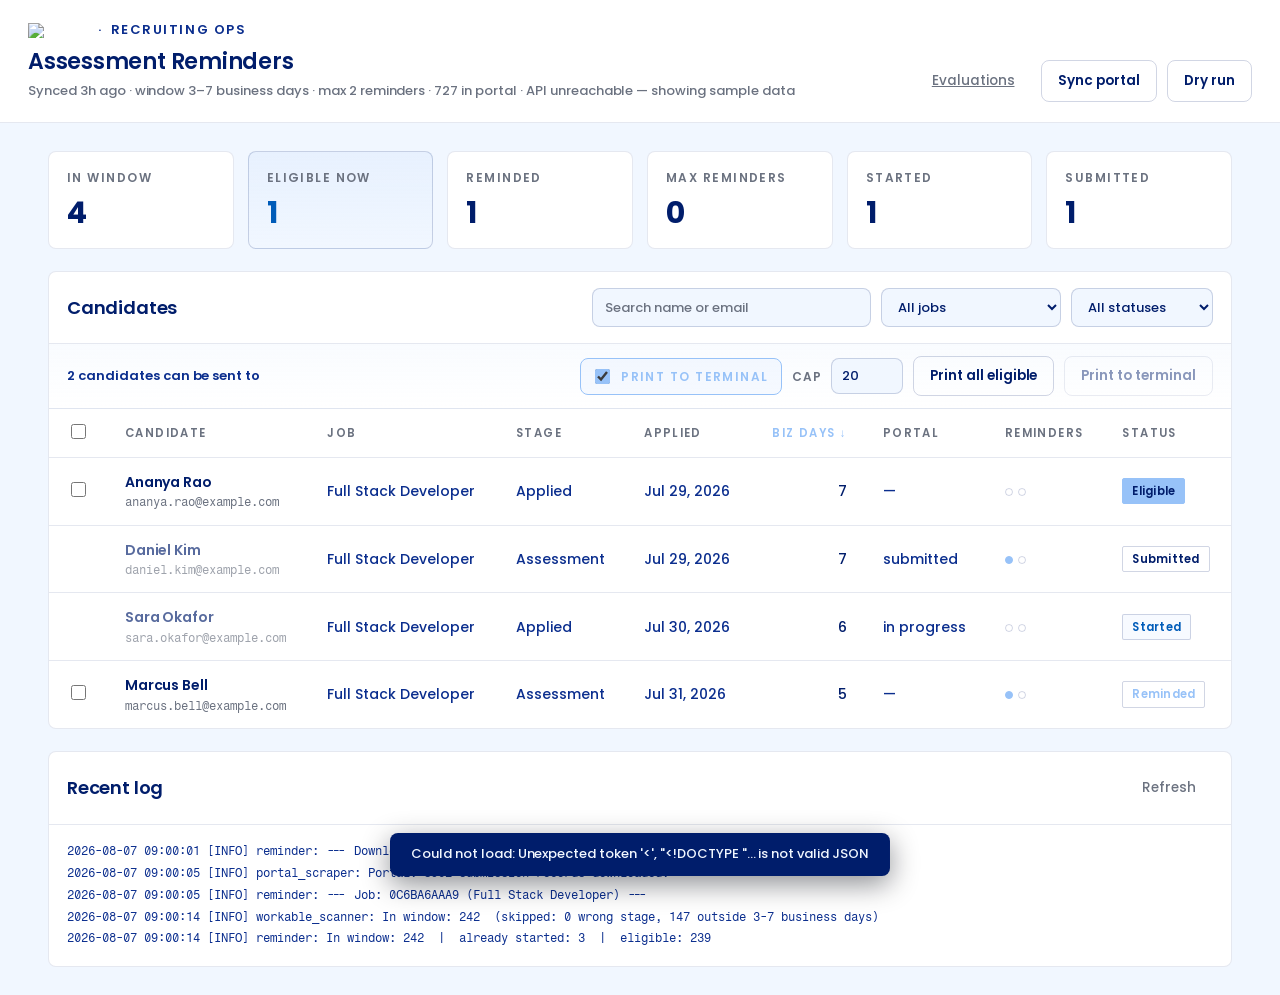
==== frontend/index.html @ 73b60a4b "Initial commit Co-Authored-By: Claude Opus 5 (1M context) <noreply@anthropic.com>" ====
<!DOCTYPE html>
<html lang="en">
<head>
  <meta charset="utf-8">
  <meta name="viewport" content="width=device-width, initial-scale=1">
  <title>Assessment Reminders</title>
  <link rel="preconnect" href="https://fonts.googleapis.com">
  <link rel="preconnect" href="https://fonts.gstatic.com" crossorigin>
  <link href="https://fonts.googleapis.com/css2?family=Poppins:wght@400;500;600;700&family=Fragment+Mono&display=swap" rel="stylesheet">
  <link rel="stylesheet" href="styles.css">
  <link rel="stylesheet" href="auth.css">
</head>
<body>

<header class="topbar">
  <div class="topbar-left">
    <p class="eyebrow brand">
      <picture class="brand-logo">
        <source srcset="/assets/ajaia-logo.png" media="(prefers-color-scheme: light)">
        <img src="/assets/ajaia-logo-white.png" alt="Ajaia" width="62" height="15">
      </picture>
      <span>Recruiting Ops</span>
    </p>
    <h1>Assessment Reminders</h1>
    <p class="subtitle" id="runMeta">Loading&hellip;</p>
  </div>
  <div class="topbar-actions">
    <a class="btn btn-ghost" href="/evaluations.html">Evaluations</a>
    <button class="btn" id="syncBtn"
            title="Re-scan the portal and Workable. Nothing scans on its own.">Sync portal</button>
    <button class="btn" data-mode="dry-run">Dry run</button>
  </div>
</header>

<main>

  <section class="stats" id="stats"></section>

  <section class="panel">
    <div class="panel-head">
      <h2>Candidates</h2>
      <div class="controls">
        <input type="search" id="search" placeholder="Search name or email" autocomplete="off">
        <select id="jobFilter"><option value="">All jobs</option></select>
        <select id="statusFilter">
          <option value="">All statuses</option>
          <option value="eligible">Eligible</option>
          <option value="reminded">Reminded</option>
          <option value="maxed">Max reminders</option>
          <option value="started">Started</option>
          <option value="submitted">Submitted</option>
        </select>
      </div>
    </div>

    <div class="sendbar">
      <span class="sendbar-count" id="selCount">No candidates selected</span>
      <div class="sendbar-actions">
        <label class="toggle" title="Print each email to the terminal running server.py instead of sending it">
          <input type="checkbox" id="testMode" checked>
          Print to terminal
        </label>
        <label class="limit-field">
          Cap
          <input type="number" id="limitInput" min="1" step="1" value="20"
                 title="Maximum emails to send in one run">
        </label>
        <button class="btn" id="sendAllBtn">All eligible</button>
        <button class="btn btn-primary" id="sendSelBtn" disabled>Send to selected</button>
      </div>
    </div>

    <div class="table-wrap">
      <table id="table">
        <thead>
          <tr>
            <th class="shrink"><input type="checkbox" id="selectAll" title="Select all eligible"></th>
            <th data-sort="name">Candidate</th>
            <th data-sort="job_title">Job</th>
            <th data-sort="stage">Stage</th>
            <th data-sort="applied_at">Applied</th>
            <th data-sort="business_days_elapsed" class="num">Biz days</th>
            <th data-sort="portal_status">Portal</th>
            <th data-sort="reminders_sent">Reminders</th>
            <th data-sort="status">Status</th>
          </tr>
        </thead>
        <tbody id="tbody"></tbody>
      </table>
      <p class="empty" id="empty" hidden>No candidates match these filters.</p>
    </div>
  </section>

  <section class="panel">
    <div class="panel-head">
      <h2>Recent log</h2>
      <button class="btn btn-ghost" id="refreshLog">Refresh</button>
    </div>
    <pre class="log" id="log">&mdash;</pre>
  </section>

</main>

<div class="toast" id="toast" hidden></div>

<!-- session.js first: it wraps window.fetch so every request below
     carries its CSRF token and knows where to go when the session
     has expired. -->
<script src="session.js"></script>
<script src="app.js"></script>
</body>
</html>
---- frontend/styles.css ----
/* ==========================================================================
   Assessment Reminders — styled with the Ajaia design system
   ========================================================================== */

:root {
  /* brand */
  --navy: #001d6b;
  --navy-2: #001244;
  --navy-3: #00091f;
  --navy-4: #00060f;
  --sky: #97c2f8;
  --sky-soft: #c4dcfb;
  --paper: #f1f7ff;
  --muted: #aebfe2;
  --muted-2: #8093c4;
  --ink-subtle: #6b7280;
  --ink-700: #0b2e8e;

  --accent-h: 210;
  --accent: hsl(var(--accent-h) 90% 70%);
  --accent-bright: hsl(var(--accent-h) 100% 78%);

  /* type */
  --font-sans: "Poppins", -apple-system, BlinkMacSystemFont, "Segoe UI", sans-serif;
  --font-mono: "Fragment Mono", "SF Mono", ui-monospace, Menlo, monospace;

  --fs-h3: 30px;
  --fs-h4: 22px;
  --fs-h5: 18px;
  --fs-body: 16px;
  --fs-body-sm: 14px;
  --fs-eyebrow: 13px;
  --fs-nav: 13.5px;

  --tr-h3: -0.02em;
  --tr-h4: -0.01em;
  --tr-body: -0.002em;
  --tr-eyebrow: 0.12em;
  --lh-body: 1.6;

  /* motion */
  --ease: cubic-bezier(.22, .61, .36, 1);
  --ease-out: cubic-bezier(.16, 1, .3, 1);
  --ds-ease: cubic-bezier(0.32, 0.72, 0, 1);
  --ds-dur: 180ms;

  /* geometry */
  --maxw: 1240px;
  --nav-h: 72px;
  --r: 8px;
  --r-sm: 2px;

  /* semantic — dark (default, matches ajaia.ai) */
  --bg: var(--navy-3);
  --bg-top: var(--navy-4);
  --surface: rgba(151, 194, 248, 0.035);
  --surface-hover: rgba(151, 194, 248, 0.06);
  --line: rgba(151, 194, 248, 0.14);
  --line-2: rgba(151, 194, 248, 0.26);
  --text: var(--paper);
  --text-dim: var(--muted);
  --text-faint: var(--muted-2);
  --glow: rgba(81, 166, 251, 0.8) 0 0 12px 2px;
  --inset-hi: inset 0 1px 0 0 rgba(255, 255, 255, 0.035);

  color-scheme: dark;  /* native selects + scrollbars follow the theme */
}

@media (prefers-color-scheme: light) {
  :root {
    --bg: var(--paper);
    --bg-top: #ffffff;
    --surface: #ffffff;
    --surface-hover: #f7faff;
    --line: rgba(0, 29, 107, 0.10);
    --line-2: rgba(0, 29, 107, 0.18);
    --text: var(--navy);
    --text-dim: #0b2e8e;
    --text-faint: var(--ink-subtle);
    --accent: var(--ink-700);
    --accent-bright: #005cb9;
    --glow: rgba(81, 166, 251, 0.45) 0 0 12px 2px;
    --inset-hi: none;

    color-scheme: light;
  }
}

* { box-sizing: border-box; }

body {
  margin: 0;
  background: var(--bg);
  color: var(--text);
  font-family: var(--font-sans);
  font-size: var(--fs-body-sm);
  font-weight: 500;
  line-height: var(--lh-body);
  letter-spacing: var(--tr-body);
  -webkit-font-smoothing: antialiased;
}

/* ---------- top bar ---------- */

.topbar {
  display: flex;
  align-items: flex-end;
  justify-content: space-between;
  gap: 24px;
  flex-wrap: wrap;
  min-height: var(--nav-h);
  padding: 20px 28px;
  background: var(--bg-top);
  border-bottom: 1px solid var(--line);
}

.eyebrow {
  margin: 0 0 6px;
  font-size: var(--fs-eyebrow);
  font-weight: 600;
  text-transform: uppercase;
  letter-spacing: var(--tr-eyebrow);
  color: var(--sky);
}
@media (prefers-color-scheme: light) { .eyebrow { color: var(--ink-700); } }

/* The wordmark stands in for the word "Ajaia" wherever the eyebrow carries it.
   Two files rather than one recoloured in CSS: the mark is flat navy on the
   light theme and knocked out to white on the dark one, and a filter that
   turns navy into white turns everything else into grey on the way. */
.eyebrow.brand {
  display: flex;
  align-items: center;
  gap: 8px;
}

.brand-logo,
.brand-logo img {
  display: block;
  width: auto;
  height: 15px;
}

/* The separator the text used to carry itself. On the element rather than in
   the markup so the logo and the label stay two things, not three. */
.eyebrow.brand > span::before {
  content: "\00B7";
  margin-right: 8px;
}

.topbar h1 {
  margin: 0;
  font-size: var(--fs-h4);
  font-weight: 600;
  letter-spacing: var(--tr-h4);
  line-height: 1.36;
}

.subtitle {
  margin: 4px 0 0;
  color: var(--text-faint);
  font-size: 13px;
}

.topbar-actions { display: flex; gap: 10px; }

main {
  max-width: var(--maxw);
  margin: 0 auto;
  padding: 28px;
  display: flex;
  flex-direction: column;
  gap: 22px;
}

/* ---------- buttons ---------- */

.btn {
  font-family: inherit;
  font-size: var(--fs-nav);
  font-weight: 600;
  letter-spacing: var(--tr-body);
  color: var(--text);
  background: transparent;
  border: 1px solid var(--line-2);
  border-radius: var(--r);
  padding: 9px 16px;
  cursor: pointer;
  transition: background var(--ds-dur) var(--ds-ease),
              border-color var(--ds-dur) var(--ds-ease),
              transform var(--ds-dur) var(--ds-ease),
              color var(--ds-dur) var(--ds-ease);
}
.btn:hover:not(:disabled) {
  background: var(--surface-hover);
  border-color: var(--sky);
}
.btn:active:not(:disabled) { transform: translateY(1px); }
.btn:disabled { opacity: .45; cursor: default; }

.btn-primary {
  color: var(--navy);
  background: var(--sky);
  border-color: var(--sky);
  box-shadow: var(--inset-hi);
}
.btn-primary:hover:not(:disabled) {
  background: var(--sky-soft);
  border-color: var(--sky-soft);
  color: var(--navy);
}

.btn-ghost {
  border-color: transparent;
  color: var(--text-faint);
  font-weight: 500;
}

.btn:focus-visible,
.controls input:focus-visible,
.controls select:focus-visible,
th:focus-visible {
  outline: none;
  box-shadow: var(--glow);
  border-color: var(--sky);
}

/* ---------- stats ---------- */

.stats {
  display: grid;
  grid-template-columns: repeat(auto-fit, minmax(150px, 1fr));
  gap: 14px;
}

.stat {
  background: var(--surface);
  border: 1px solid var(--line);
  border-radius: var(--r);
  padding: 16px 18px;
  box-shadow: var(--inset-hi);
}

.stat-label {
  color: var(--text-faint);
  font-size: 12px;
  font-weight: 600;
  text-transform: uppercase;
  letter-spacing: var(--tr-eyebrow);
}

.stat-value {
  margin-top: 8px;
  font-size: var(--fs-h3);
  font-weight: 700;
  line-height: 1.26;
  font-variant-numeric: tabular-nums;
  letter-spacing: var(--tr-h3);
}

.stat.is-accent {
  border-color: var(--line-2);
  background: linear-gradient(180deg, rgba(151, 194, 248, 0.10), transparent);
}
.stat.is-accent .stat-value { color: var(--accent-bright); }

/* ---------- panels ---------- */

.panel {
  background: var(--surface);
  border: 1px solid var(--line);
  border-radius: var(--r);
  overflow: hidden;
  box-shadow: var(--inset-hi);
}

.panel-head {
  display: flex;
  align-items: center;
  justify-content: space-between;
  gap: 16px;
  flex-wrap: wrap;
  padding: 16px 18px;
  border-bottom: 1px solid var(--line);
}

.panel-head h2 {
  margin: 0;
  font-size: var(--fs-h5);
  font-weight: 600;
  letter-spacing: var(--tr-h4);
}

.controls { display: flex; gap: 10px; flex-wrap: wrap; }

.controls input,
.controls select {
  font-family: inherit;
  font-size: 13px;
  font-weight: 500;
  color: var(--text);
  background: var(--bg);
  border: 1px solid var(--line-2);
  border-radius: var(--r);
  padding: 8px 12px;
  transition: border-color var(--ds-dur) var(--ds-ease);
}
.controls input::placeholder { color: var(--text-faint); }
.controls input { min-width: 220px; }
/* ...but not the checkboxes. The floor above is for the search and filter
 * boxes; applied to a tickbox it stretches the whole .toggle around it into a
 * 220px slab with the label marooned at the far end. */
.controls input[type="checkbox"],
.controls input[type="radio"] { min-width: 0; }
.controls select { cursor: pointer; }

/* ---------- send bar ---------- */

.sendbar {
  display: flex;
  align-items: center;
  justify-content: space-between;
  gap: 16px;
  flex-wrap: wrap;
  padding: 12px 18px;
  border-bottom: 1px solid var(--line);
  background: linear-gradient(180deg, rgba(151, 194, 248, 0.06), transparent);
}

.sendbar-count {
  font-size: 13px;
  font-weight: 600;
  color: var(--text-dim);
}

.sendbar-actions { display: flex; align-items: center; gap: 10px; }

.limit-field {
  display: inline-flex;
  align-items: center;
  gap: 8px;
  font-size: 12px;
  font-weight: 600;
  text-transform: uppercase;
  letter-spacing: var(--tr-eyebrow);
  color: var(--text-faint);
}

.limit-field input {
  width: 72px;
  font-family: inherit;
  font-size: 13px;
  font-weight: 500;
  letter-spacing: 0;
  text-transform: none;
  color: var(--text);
  background: var(--bg);
  border: 1px solid var(--line-2);
  border-radius: var(--r);
  padding: 7px 10px;
}

input[type="checkbox"] {
  width: 15px;
  height: 15px;
  accent-color: var(--sky);
  cursor: pointer;
}

.toggle {
  display: inline-flex;
  align-items: center;
  gap: 8px;
  padding: 7px 12px 7px 10px;
  border: 1px solid var(--line-2);
  border-radius: var(--r);
  font-size: 12px;
  font-weight: 600;
  text-transform: uppercase;
  letter-spacing: var(--tr-eyebrow);
  color: var(--text-faint);
  cursor: pointer;
  transition: color var(--ds-dur) var(--ds-ease),
              border-color var(--ds-dur) var(--ds-ease);
}
.toggle:has(input:checked) {
  color: var(--sky);
  border-color: var(--sky);
  background: rgba(151, 194, 248, 0.08);
}

/* ---------- table ---------- */

.table-wrap { overflow-x: auto; }

table { width: 100%; border-collapse: collapse; }

th {
  text-align: left;
  font-size: 11.5px;
  font-weight: 600;
  text-transform: uppercase;
  letter-spacing: var(--tr-eyebrow);
  color: var(--text-faint);
  padding: 12px 18px;
  border-bottom: 1px solid var(--line);
  white-space: nowrap;
  cursor: pointer;
  user-select: none;
  transition: color var(--ds-dur) var(--ds-ease);
}
th:hover { color: var(--sky); }
th.num { text-align: right; }
th.shrink { width: 1%; cursor: default; }
th.shrink:hover { color: var(--text-faint); }
th[aria-sort] { color: var(--sky); }
th[aria-sort]::after { content: " ↑"; }
th[aria-sort="descending"]::after { content: " ↓"; }

td {
  padding: 13px 18px;
  border-bottom: 1px solid var(--line);
  vertical-align: middle;
}
tbody tr:last-child td { border-bottom: 0; }
tbody tr { transition: background var(--ds-dur) var(--ds-ease); }
tbody tr:hover { background: var(--surface-hover); }

td.num { text-align: right; font-variant-numeric: tabular-nums; }
td.shrink { width: 1%; }

/* candidates who cannot be sent to (started, or out of reminders) */
.row-inert .cand-name,
.row-inert .cand-email { opacity: .65; }

.cand-name { font-weight: 600; letter-spacing: var(--tr-h4); }
.cand-email {
  color: var(--text-faint);
  font-family: var(--font-mono);
  font-size: 11.5px;
  letter-spacing: 0;
}
.dim { color: var(--text-dim); }
.nowrap { white-space: nowrap; }

.link {
  color: var(--accent-bright);
  text-decoration: none;
  font-size: 13px;
  font-weight: 600;
  white-space: nowrap;
  transition: color var(--ds-dur) var(--ds-ease);
}
.link:hover { color: var(--sky-soft); text-decoration: underline; }

/* ---------- badges ----------
   One loud badge: `eligible` is the only actionable state, so it is the only
   filled one. Everything else stays quiet and tonal. */

.badge {
  display: inline-block;
  padding: 3px 9px;
  border: 1px solid transparent;
  border-radius: var(--r-sm);
  font-size: 11.5px;
  font-weight: 600;
  letter-spacing: 0.02em;
  white-space: nowrap;
}

.badge-eligible {
  color: var(--navy);
  background: var(--sky);
  border-color: var(--sky);
}
.badge-reminded  { color: var(--sky); border-color: var(--line-2); }
.badge-started   { color: var(--accent-bright); border-color: var(--line-2);
                   background: rgba(151, 194, 248, 0.08); }
.badge-submitted { color: var(--text); border-color: var(--line-2); }
.badge-waiting   { color: var(--text-faint); background: var(--surface-hover); }
.badge-maxed     { color: var(--text-faint); border-style: dashed;
                   border-color: var(--line-2); }

/* reminder pips */
.pips { display: inline-flex; gap: 5px; align-items: center; }
.pip {
  width: 8px; height: 8px;
  border-radius: 50%;
  border: 1px solid var(--line-2);
}
.pip.on { background: var(--sky); border-color: var(--sky); }

/* ---------- log ---------- */

.log {
  margin: 0;
  padding: 16px 18px;
  max-height: 280px;
  overflow: auto;
  font-family: var(--font-mono);
  font-size: 11.5px;
  line-height: 1.9;
  letter-spacing: 0;
  color: var(--text-dim);
  white-space: pre-wrap;
  word-break: break-word;
}

.empty { padding: 40px 18px; text-align: center; color: var(--text-faint); }

/* ---------- toast ---------- */

.toast {
  position: fixed;
  bottom: 24px;
  left: 50%;
  transform: translateX(-50%);
  background: var(--navy);
  color: var(--paper);
  border: 1px solid var(--line-2);
  padding: 11px 20px;
  border-radius: var(--r);
  font-size: 13px;
  font-weight: 500;
  box-shadow: 0 8px 28px rgba(0, 6, 15, .45);
  z-index: 60;
  /* Capped and wrapped. Without this a long message -- which is exactly what a
   * failed send produces -- runs off both edges of a phone screen, losing the
   * half that says what to do about it. */
  max-width: min(600px, calc(100vw - 32px));
  line-height: 1.45;
  overflow-wrap: anywhere;
  animation: rise .4s var(--ease-out);
}

@keyframes rise {
  from { opacity: 0; transform: translate(-50%, 8px); }
  to   { opacity: 1; transform: translate(-50%, 0); }
}

@media (max-width: 640px) {
  .topbar { flex-direction: column; align-items: stretch; }
  main { padding: 20px 16px; }
  .controls input { min-width: 0; flex: 1; }
}

@media (prefers-reduced-motion: reduce) {
  * { animation: none !important; transition: none !important; }
}

/* ==========================================================================
 * Dialogs and the interview composer
 *
 * HERE RATHER THAN IN review.css BECAUSE TWO PAGES DRAW THEM NOW. The
 * composer is the manager's way into the interview stage, and a manager
 * reaches it either from the token'd review page or from their dashboard
 * account. invite.js renders the same markup into both, so the rules it needs
 * have to live in the stylesheet both of them load.
 * ======================================================================== */

/* --- dialog chrome ---------------------------------------------------- */

/* THE [hidden] TRAP, GUARDED WHERE THE DISPLAY IS SET.
 *
 * `hidden` hides an element through the user-agent rule `[hidden] { display:
 * none }`, which sits at the very bottom of the cascade. Any rule of ours that
 * sets `display` on the same element outranks it, and the element stays on
 * screen with its attribute cheerfully set -- so JS that "hides" it does
 * nothing and there is no error anywhere to say so.
 *
 * review.css answers this with a blanket `[hidden] { display: none !important }`,
 * and that is why the composer behaved on the review page. The dashboard never
 * loaded review.css: it guards case by case (.view[hidden], .viewtab[hidden],
 * .mgr-form[hidden]), so the moment these rules moved here the composer, its
 * suggested-time row and its resend checkbox were all permanently visible on
 * that page -- a dialog nobody had opened, with nothing in it.
 *
 * Guarded here rather than by copying the blanket rule, so this stylesheet
 * cannot change the behaviour of anything on either page that it does not
 * already style. */
.modal[hidden],
.field[hidden],
.toggle[hidden] { display: none; }

.modal { position: fixed; inset: 0; z-index: 80; display: grid; place-items: center; }
.modal-scrim { position: absolute; inset: 0; background: rgba(0, 8, 32, .62); }

.modal-box {
  position: relative;
  width: min(520px, calc(100vw - 32px));
  max-height: calc(100vh - 32px);
  overflow-y: auto;
  padding: 24px;
  background: var(--bg);
  border: 1px solid var(--line-2);
  border-radius: var(--r);
  box-shadow: 0 24px 60px rgba(0, 8, 32, .45);
}
.modal-box h2 { margin: 0 0 8px; font-size: var(--fs-h5); }
.modal-box > p { margin: 0 0 18px; color: var(--text-dim); line-height: var(--lh-body); }

.field {
  display: flex;
  flex-direction: column;
  gap: 6px;
  margin: 0 0 6px;
  font-size: 11px;
  font-weight: 600;
  text-transform: uppercase;
  letter-spacing: var(--tr-eyebrow);
  color: var(--text-faint);
}
.field input,
.field textarea {
  font-family: inherit;
  font-size: 13px;
  font-weight: 500;
  text-transform: none;
  letter-spacing: 0;
  color: var(--text);
  background: var(--surface);
  border: 1px solid var(--line-2);
  border-radius: var(--r);
  padding: 9px 11px;
}
.field textarea { resize: vertical; }
.field input:focus-visible,
.field textarea:focus-visible { outline: none; border-color: var(--sky); }

.opt { font-weight: 400; text-transform: none; letter-spacing: 0; opacity: .7; }

.modal-actions {
  display: flex;
  justify-content: flex-end;
  gap: 10px;
  margin-top: 20px;
}

/* --- the composer ------------------------------------------------------ */

.modal-wide { width: min(1080px, calc(100vw - 32px)); }

/* Writing on the left, what the candidate receives on the right. Side by side
 * rather than behind a Preview button: the whole point of letting a manager
 * rewrite this is that they can see what they did to it. */
.compose-grid {
  display: grid;
  grid-template-columns: minmax(0, 1fr) minmax(0, 1fr);
  gap: 20px;
  align-items: start;
}
.compose-edit { display: flex; flex-direction: column; min-width: 0; }
.compose-edit .field { margin-bottom: 14px; }
.compose-edit textarea { line-height: var(--lh-body); }
.compose-edit p { margin: 0 0 10px; }

.chips-line { display: flex; align-items: baseline; flex-wrap: wrap; gap: 8px; }
.chips { display: inline-flex; flex-wrap: wrap; gap: 6px; }

/* Click to drop the token in at the cursor. Monospace because it is literal
 * text that has to be typed exactly, and a proportional {first_name} invites
 * somebody to retype it as {First Name}. */
.chip {
  font-family: var(--font-mono);
  font-size: 11.5px;
  color: var(--sky);
  background: var(--surface);
  border: 1px solid var(--line-2);
  border-radius: var(--r);
  padding: 3px 8px;
  cursor: pointer;
}
.chip:hover { border-color: var(--sky); background: var(--surface-hover); }

/* What the manager cannot edit away, said where they are editing. */
.locked-note {
  padding: 10px 12px;
  background: var(--surface);
  border-left: 3px solid var(--line-2);
  border-radius: 0 var(--r) var(--r) 0;
  word-break: break-word;
}

.compose-preview {
  display: flex;
  flex-direction: column;
  min-width: 0;
  border: 1px solid var(--line-2);
  border-radius: var(--r);
  overflow: hidden;
}
.preview-head {
  display: flex;
  align-items: baseline;
  justify-content: space-between;
  gap: 10px;
  padding: 9px 12px;
  background: var(--surface);
  border-bottom: 1px solid var(--line-2);
}

/* White, always. This is a picture of an email, and an email is not rendered
 * in the dark palette this page happens to be wearing. */
#previewFrame {
  width: 100%;
  height: 520px;
  border: 0;
  background: #ffffff;
}

.resend { margin-top: 16px; text-transform: none; letter-spacing: 0; font-size: 13px; }

@media (max-width: 900px) {
  /* The preview goes under the editor rather than beside it, and shortens:
   * on a phone the manager is writing, and the render is something they
   * scroll down to check rather than watch. */
  .compose-grid { grid-template-columns: minmax(0, 1fr); }
  #previewFrame { height: 360px; }
}
---- frontend/auth.css ----
/* ==========================================================================
   Sign-in, and the account chip the dashboards carry in their header.

   Everything here rides on the tokens in styles.css -- same navy, same
   Poppins, same 8px radius -- so the login screen reads as the front door of
   this dashboard rather than a generic form somebody bolted on.
   ========================================================================== */

/* --- the sign-in page ----------------------------------------------------- */

.auth-body {
  min-height: 100vh;
  display: grid;
  place-items: center;
  padding: 32px 20px;
}

.auth-shell {
  width: 100%;
  max-width: 420px;
}

.auth-card {
  background: var(--surface);
  border: 1px solid var(--line);
  border-radius: var(--r);
  padding: 32px 30px 26px;
}

.auth-card h1 {
  font-size: var(--fs-h4);
  letter-spacing: var(--tr-h4);
  margin: 6px 0 8px;
}

.auth-lede {
  font-size: var(--fs-body-sm);
  color: var(--text-dim);
  line-height: var(--lh-body);
  margin: 0 0 22px;
}

.auth-field {
  display: block;
  margin-bottom: 16px;
}

.auth-field > span {
  display: block;
  font-size: var(--fs-body-sm);
  font-weight: 500;
  margin-bottom: 6px;
}

.auth-field input {
  width: 100%;
  box-sizing: border-box;
  padding: 10px 12px;
  font-family: var(--font-sans);
  font-size: var(--fs-body-sm);
  color: var(--text);
  background: var(--bg-top);
  border: 1px solid var(--line);
  border-radius: var(--r-sm);
}

.auth-field input:focus-visible {
  outline: 2px solid var(--accent);
  outline-offset: 1px;
}

.auth-hint {
  display: block;
  margin-top: 6px;
  font-size: 12.5px;
  color: var(--text-faint);
}

.auth-submit {
  width: 100%;
  margin-top: 6px;
  justify-content: center;
}

/* A failed sign-in is not a red banner across the top of the page -- it is one
   line above the button that failed, where the person is already looking. */
.auth-error {
  margin: 0 0 14px;
  padding: 9px 11px;
  font-size: var(--fs-body-sm);
  line-height: 1.45;
  color: #ffd9d9;
  background: rgba(220, 60, 60, 0.12);
  border: 1px solid rgba(220, 60, 60, 0.35);
  border-radius: var(--r-sm);
}

.auth-foot {
  margin: 20px 0 0;
  padding-top: 16px;
  border-top: 1px solid var(--line);
  font-size: 13px;
  color: var(--text-faint);
  line-height: 1.5;
}

.linkbtn {
  padding: 0;
  font: inherit;
  color: var(--sky);
  background: none;
  border: 0;
  cursor: pointer;
  text-decoration: underline;
}

.linkbtn:hover { color: var(--sky-soft); }

/* --- the account chip, on every dashboard header -------------------------- */

.account {
  position: relative;
  display: flex;
  align-items: center;
}

.account-btn {
  display: inline-flex;
  align-items: center;
  gap: 8px;
  padding: 7px 11px;
  font-family: var(--font-sans);
  font-size: var(--fs-nav);
  color: var(--text);
  background: var(--surface);
  border: 1px solid var(--line);
  border-radius: var(--r-sm);
  cursor: pointer;
}

.account-btn:hover { background: var(--surface-hover); }

.account-initials {
  display: grid;
  place-items: center;
  width: 22px;
  height: 22px;
  font-size: 11px;
  font-weight: 600;
  letter-spacing: .02em;
  color: var(--navy-3);
  background: var(--sky);
  border-radius: 50%;
}

/* Which kind of account this is, said on the chip rather than only in the
   menu. "You are seeing 2 of 26 roles because you are a hiring manager" is
   the answer to the only confusing thing about this page, and it should not
   need a click. */
.account-role {
  font-size: 11px;
  letter-spacing: var(--tr-eyebrow);
  text-transform: uppercase;
  color: var(--text-faint);
}

.account-menu {
  position: absolute;
  top: calc(100% + 8px);
  right: 0;
  z-index: 40;
  min-width: 260px;
  padding: 14px 15px 12px;
  text-align: left;
  background: var(--bg-top);
  border: 1px solid var(--line-2);
  border-radius: var(--r);
  box-shadow: 0 18px 40px rgba(0, 6, 15, .55);
}

.account-menu p { margin: 0 0 4px; }

.account-menu .account-email {
  font-size: var(--fs-body-sm);
  font-weight: 600;
  word-break: break-all;
}

.account-menu .account-scope {
  font-size: 12.5px;
  color: var(--text-dim);
  line-height: 1.5;
  margin-bottom: 12px;
}

.account-menu .account-actions {
  display: flex;
  gap: 8px;
  padding-top: 11px;
  border-top: 1px solid var(--line);
}

.account-menu .btn { flex: 1; justify-content: center; }

/* --- the accounts panel, on the evaluations page -------------------------- */

.users-table { width: 100%; border-collapse: collapse; }

.users-table th,
.users-table td {
  padding: 9px 10px;
  text-align: left;
  font-size: var(--fs-body-sm);
  border-bottom: 1px solid var(--line);
  vertical-align: top;
}

.users-table th {
  font-size: var(--fs-eyebrow);
  letter-spacing: var(--tr-eyebrow);
  text-transform: uppercase;
  color: var(--text-faint);
  font-weight: 500;
}

.users-table .user-email { font-weight: 600; }

.users-table .user-roles {
  color: var(--text-dim);
  line-height: 1.5;
}

.user-actions { display: flex; gap: 6px; flex-wrap: wrap; }
.user-actions .btn { padding: 5px 9px; font-size: 12.5px; }

/* A generated password is on screen exactly once. It gets the loudest
   treatment on the page, and says so in words -- a value that is quietly
   unrecoverable is one somebody closes the toast on. */
.secret {
  margin: 14px 0 0;
  padding: 13px 14px;
  background: rgba(151, 194, 248, .07);
  border: 1px solid var(--line-2);
  border-radius: var(--r-sm);
}

.secret code {
  display: block;
  margin: 7px 0;
  padding: 9px 11px;
  font-family: var(--font-mono);
  font-size: 15px;
  color: var(--accent-bright);
  background: var(--navy-4);
  border-radius: var(--r-sm);
  word-break: break-all;
  user-select: all;
}

.secret small { color: var(--text-faint); font-size: 12.5px; line-height: 1.5; }

.new-user-form {
  display: flex;
  gap: 10px;
  flex-wrap: wrap;
  align-items: flex-end;
  margin-bottom: 18px;
}

.new-user-form label {
  display: flex;
  flex-direction: column;
  gap: 5px;
  font-size: 12.5px;
  color: var(--text-dim);
}

.new-user-form input,
.new-user-form select {
  padding: 8px 10px;
  font-family: var(--font-sans);
  font-size: var(--fs-body-sm);
  color: var(--text);
  background: var(--bg-top);
  border: 1px solid var(--line);
  border-radius: var(--r-sm);
}

.new-user-form input { min-width: 200px; }

@media (max-width: 620px) {
  .auth-card { padding: 26px 20px 20px; }
  .account-menu { right: -8px; min-width: 240px; }
}

/* --- the roles an account is on, in the accounts table -------------------- */

.role-chips {
  display: flex;
  flex-wrap: wrap;
  gap: 6px;
  margin: 4px 0 8px;
}

.role-chips:empty { margin: 0; }

.role-chip {
  display: inline-flex;
  align-items: center;
  gap: 6px;
  padding: 4px 6px 4px 9px;
  font-size: 12.5px;
  color: var(--text);
  background: var(--surface-hover);
  border: 1px solid var(--line);
  border-radius: var(--r-sm);
}

.role-chip button {
  padding: 0 2px;
  font: inherit;
  font-size: 14px;
  line-height: 1;
  color: var(--text-faint);
  background: none;
  border: 0;
  cursor: pointer;
}

.role-chip button:hover { color: var(--accent-bright); }

.role-add {
  max-width: 240px;
  padding: 6px 8px;
  font-family: var(--font-sans);
  font-size: 12.5px;
  color: var(--text);
  background: var(--bg-top);
  border: 1px solid var(--line);
  border-radius: var(--r-sm);
  cursor: pointer;
}

.role-add:disabled { opacity: .45; cursor: default; }
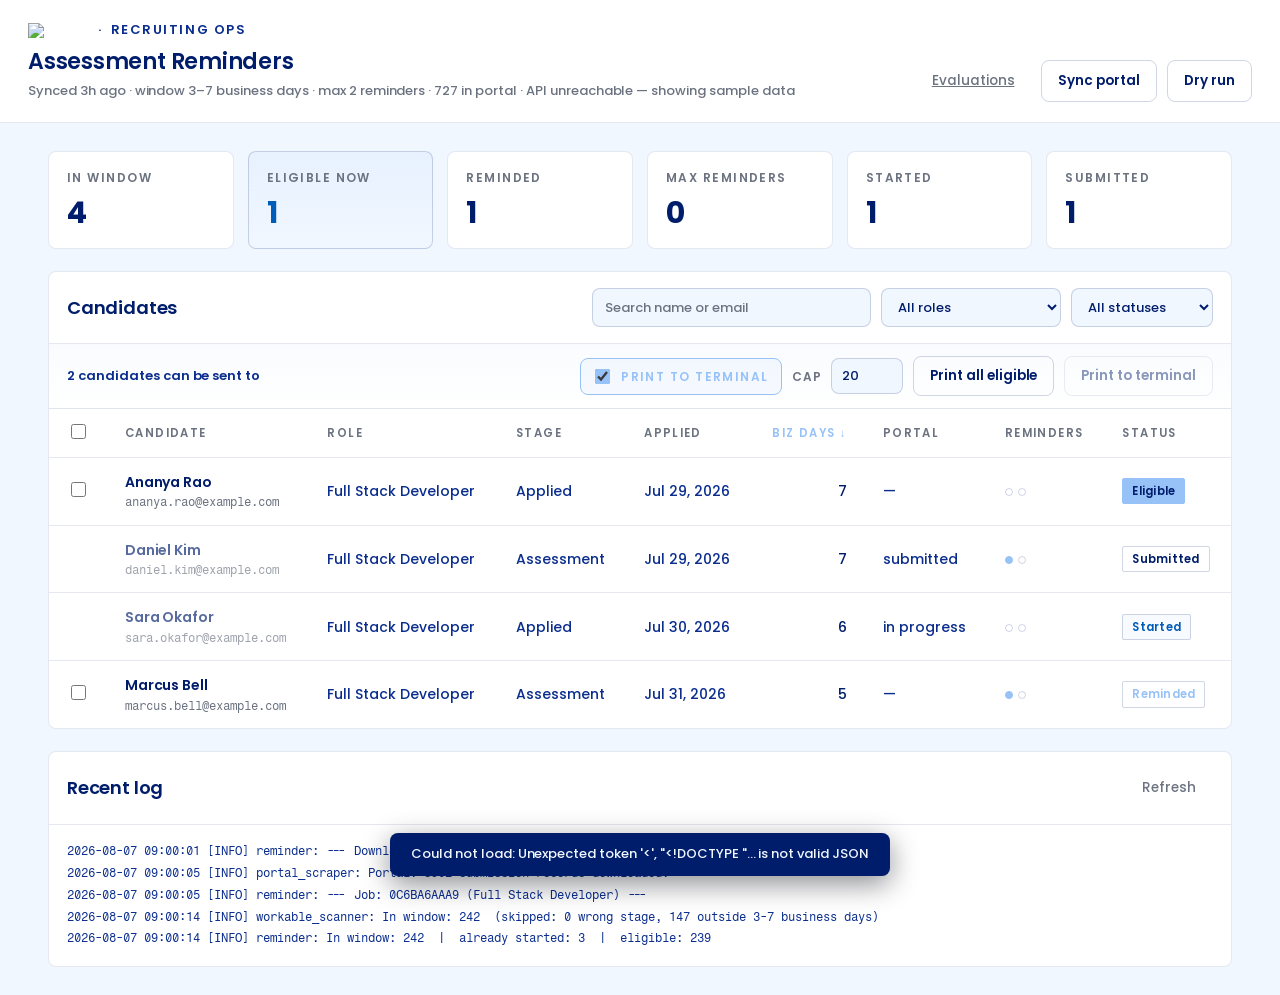
==== commit e429f96d: "Filter the reminder dashboard by the candidate dashboard's roles The job filter listed every Workabl" ====
--- a/frontend/index.html
+++ b/frontend/index.html
@@ -4,6 +4,12 @@
   <meta charset="utf-8">
   <meta name="viewport" content="width=device-width, initial-scale=1">
   <title>Assessment Reminders</title>
+  <!-- The tab icon. The square Ajaia mark, cut from the wordmark in
+       assets/ajaia-logo.png so the two can never drift apart, on the
+       brand navy: a white-on-transparent mark would vanish into a
+       light tab strip, which is where this is actually read. -->
+  <link rel="icon" type="image/png" href="/assets/ajaia-mark.png">
+  <link rel="apple-touch-icon" href="/assets/ajaia-mark.png">
   <link rel="preconnect" href="https://fonts.googleapis.com">
   <link rel="preconnect" href="https://fonts.gstatic.com" crossorigin>
   <link href="https://fonts.googleapis.com/css2?family=Poppins:wght@400;500;600;700&family=Fragment+Mono&display=swap" rel="stylesheet">
@@ -41,7 +47,7 @@
       <h2>Candidates</h2>
       <div class="controls">
         <input type="search" id="search" placeholder="Search name or email" autocomplete="off">
-        <select id="jobFilter"><option value="">All jobs</option></select>
+        <select id="jobFilter"><option value="">All roles</option></select>
         <select id="statusFilter">
           <option value="">All statuses</option>
           <option value="eligible">Eligible</option>
@@ -56,7 +62,7 @@
     <div class="sendbar">
       <span class="sendbar-count" id="selCount">No candidates selected</span>
       <div class="sendbar-actions">
-        <label class="toggle" title="Print each email to the terminal running server.py instead of sending it">
+        <label class="toggle" title="Print each email to the terminal running manage.py serve instead of sending it">
           <input type="checkbox" id="testMode" checked>
           Print to terminal
         </label>
@@ -76,7 +82,7 @@
           <tr>
             <th class="shrink"><input type="checkbox" id="selectAll" title="Select all eligible"></th>
             <th data-sort="name">Candidate</th>
-            <th data-sort="job_title">Job</th>
+            <th data-sort="role_title">Role</th>
             <th data-sort="stage">Stage</th>
             <th data-sort="applied_at">Applied</th>
             <th data-sort="business_days_elapsed" class="num">Biz days</th>
--- a/frontend/styles.css
+++ b/frontend/styles.css
@@ -580,6 +580,7 @@
  * already style. */
 .modal[hidden],
 .field[hidden],
+.sendbar[hidden],
 .toggle[hidden] { display: none; }
 
 .modal { position: fixed; inset: 0; z-index: 80; display: grid; place-items: center; }
@@ -700,8 +701,12 @@
 }
 
 /* White, always. This is a picture of an email, and an email is not rendered
- * in the dark palette this page happens to be wearing. */
-#previewFrame {
+ * in the dark palette this page happens to be wearing.
+ *
+ * A class rather than #previewFrame, because there are two composers on the
+ * dashboard now -- the invitation and the rejection -- and an id can only
+ * dress one of them. */
+.preview-frame {
   width: 100%;
   height: 520px;
   border: 0;
@@ -715,5 +720,5 @@
    * on a phone the manager is writing, and the render is something they
    * scroll down to check rather than watch. */
   .compose-grid { grid-template-columns: minmax(0, 1fr); }
-  #previewFrame { height: 360px; }
-}
+  .preview-frame { height: 360px; }
+}
--- a/frontend/auth.css
+++ b/frontend/auth.css
@@ -45,7 +45,8 @@
   margin-bottom: 16px;
 }
 
-.auth-field > span {
+.auth-field > span,
+.auth-field > label {
   display: block;
   font-size: var(--fs-body-sm);
   font-weight: 500;
@@ -65,6 +66,39 @@
 }
 
 .auth-field input:focus-visible {
+  outline: 2px solid var(--accent);
+  outline-offset: 1px;
+}
+
+/* Show what was typed. Most failed sign-ins on this page are a right
+   password typed on a wrong keyboard layout, and a box that shows nothing
+   gives no way to notice. The button sits inside the box it belongs to
+   rather than one switch for the card, because the change form has three
+   boxes and they are rarely wrong together. */
+.auth-pw { position: relative; }
+
+/* Room for the button, so a long password does not run underneath it. */
+.auth-pw input { padding-right: 60px; }
+
+.auth-pw-toggle {
+  position: absolute;
+  top: 50%;
+  right: 5px;
+  transform: translateY(-50%);
+  padding: 5px 7px;
+  font-family: var(--font-sans);
+  font-size: 12px;
+  font-weight: 500;
+  color: var(--text-faint);
+  background: none;
+  border: 0;
+  border-radius: var(--r-sm);
+  cursor: pointer;
+}
+
+.auth-pw-toggle:hover { color: var(--text); background: var(--surface-hover); }
+
+.auth-pw-toggle:focus-visible {
   outline: 2px solid var(--accent);
   outline-offset: 1px;
 }
@@ -202,42 +236,256 @@
 
 .account-menu .btn { flex: 1; justify-content: center; }
 
-/* --- the accounts panel, on the evaluations page -------------------------- */
-
-.users-table { width: 100%; border-collapse: collapse; }
-
-.users-table th,
-.users-table td {
-  padding: 9px 10px;
-  text-align: left;
-  font-size: var(--fs-body-sm);
-  border-bottom: 1px solid var(--line);
-  vertical-align: top;
-}
-
-.users-table th {
-  font-size: var(--fs-eyebrow);
-  letter-spacing: var(--tr-eyebrow);
-  text-transform: uppercase;
-  color: var(--text-faint);
+/* --- the accounts drawer, on the evaluations page -------------------------
+ *
+ * A card per account rather than a table row. The reason is the roles column:
+ * it is the one cell people actually come here to edit, it holds a variable
+ * number of chips plus a picker, and in a table it either squeezed the other
+ * four columns or wrapped into a paragraph. Given a card it gets a line of its
+ * own, at full width, under the person it belongs to.
+ */
+
+.drawer-panel.is-wide { width: min(940px, 100%); }
+
+.drawer-head-actions { display: flex; gap: 8px; flex-shrink: 0; }
+
+.accounts-toolbar {
+  display: flex;
+  gap: 10px;
+  align-items: center;
+  margin: 16px 0 14px;
+}
+
+.accounts-toolbar input[type="search"] {
+  flex: 1;
+  min-width: 0;
+  padding: 9px 11px;
+  font-family: var(--font-sans);
+  font-size: var(--fs-body-sm);
+  color: var(--text);
+  background: var(--bg-top);
+  border: 1px solid var(--line);
+  border-radius: var(--r-sm);
+}
+
+.accounts-toolbar input[type="search"]:focus-visible {
+  outline: none;
+  border-color: var(--line-2);
+  box-shadow: 0 0 0 3px rgba(151, 194, 248, .12);
+}
+
+/* --- one account --------------------------------------------------------- */
+
+.user-list { display: flex; flex-direction: column; gap: 10px; }
+
+.user-card {
+  padding: 13px 14px;
+  background: var(--surface);
+  border: 1px solid var(--line);
+  border-radius: var(--r);
+  box-shadow: var(--inset-hi);
+}
+
+.user-card-head {
+  display: flex;
+  align-items: flex-start;
+  gap: 11px;
+  flex-wrap: wrap;
+}
+
+.user-avatar {
+  display: grid;
+  place-items: center;
+  width: 34px;
+  height: 34px;
+  flex-shrink: 0;
+  font-size: 12.5px;
+  font-weight: 600;
+  letter-spacing: .02em;
+  color: var(--accent-bright);
+  background: var(--surface-hover);
+  border: 1px solid var(--line);
+  border-radius: 50%;
+}
+
+.user-id { flex: 1 1 220px; min-width: 0; }
+.user-email {
+  font-weight: 600;
+  word-break: break-all;
+}
+.user-meta {
+  font-size: 12.5px;
+  color: var(--text-faint);
+  line-height: 1.5;
+}
+/* An account that cannot sign in, or has not yet. Said in the accent colour
+   because it is the one thing on the card that needs doing. */
+.user-meta .flag { color: var(--accent-bright); }
+
+/* Access, as a two-way switch rather than a "Make recruiting" button.
+   The button named the destination and the cell named the origin, which meant
+   reading both to work out which one you were looking at. */
+.access-toggle {
+  display: inline-flex;
+  flex-shrink: 0;
+  padding: 2px;
+  background: var(--bg-top);
+  border: 1px solid var(--line);
+  border-radius: var(--r-sm);
+}
+
+.access-toggle button {
+  padding: 5px 10px;
+  font: inherit;
+  font-size: 12px;
   font-weight: 500;
-}
-
-.users-table .user-email { font-weight: 600; }
-
-.users-table .user-roles {
-  color: var(--text-dim);
-  line-height: 1.5;
+  color: var(--text-faint);
+  background: none;
+  border: 0;
+  border-radius: 1px;
+  cursor: pointer;
+  white-space: nowrap;
+}
+
+.access-toggle button:hover:not(.is-on) { color: var(--text); }
+
+.access-toggle button.is-on {
+  color: var(--navy-3);
+  background: var(--accent);
+  cursor: default;
+}
+
+@media (prefers-color-scheme: light) {
+  .access-toggle button.is-on { color: #ffffff; }
 }
 
 .user-actions { display: flex; gap: 6px; flex-wrap: wrap; }
 .user-actions .btn { padding: 5px 9px; font-size: 12.5px; }
+.user-actions .btn-danger { color: #ff9d9d; }
+
+/* --- the roles an account is on ------------------------------------------ */
+
+.user-card-roles {
+  margin-top: 11px;
+  padding-top: 11px;
+  border-top: 1px solid var(--line);
+}
+
+.user-card-roles .dim {
+  font-size: 12.5px;
+  color: var(--text-faint);
+  line-height: 1.5;
+}
+
+.role-chips {
+  display: flex;
+  flex-wrap: wrap;
+  gap: 6px;
+  margin: 0 0 8px;
+}
+
+.role-chips:empty { margin: 0; }
+
+.role-chip {
+  display: inline-flex;
+  align-items: center;
+  gap: 6px;
+  padding: 4px 6px 4px 9px;
+  font-size: 12.5px;
+  color: var(--text);
+  background: var(--surface-hover);
+  border: 1px solid var(--line);
+  border-radius: var(--r-sm);
+}
+
+.role-chip button {
+  padding: 0 2px;
+  font: inherit;
+  font-size: 14px;
+  line-height: 1;
+  color: var(--text-faint);
+  background: none;
+  border: 0;
+  cursor: pointer;
+}
+
+.role-chip button:hover { color: var(--accent-bright); }
+
+/* The picker. A <select> of forty roles is forty roles to scroll; this filters
+   as you type, and keeps focus after a pick so three roles is three words
+   rather than three trips through the list. */
+.role-picker { position: relative; max-width: 320px; }
+
+.role-picker-input {
+  width: 100%;
+  padding: 7px 9px;
+  font-family: var(--font-sans);
+  font-size: 12.5px;
+  color: var(--text);
+  background: var(--bg-top);
+  border: 1px dashed var(--line-2);
+  border-radius: var(--r-sm);
+}
+
+.role-picker-input::placeholder { color: var(--text-faint); }
+.role-picker-input:focus-visible {
+  outline: none;
+  border-style: solid;
+  border-color: var(--line-2);
+  box-shadow: 0 0 0 3px rgba(151, 194, 248, .12);
+}
+.role-picker-input:disabled {
+  opacity: .45;
+  cursor: default;
+  border-style: solid;
+}
+
+.role-picker-menu {
+  position: absolute;
+  z-index: 5;
+  top: calc(100% + 4px);
+  left: 0;
+  right: 0;
+  max-height: 232px;
+  overflow-y: auto;
+  padding: 4px;
+  background: var(--bg-top);
+  border: 1px solid var(--line-2);
+  border-radius: var(--r-sm);
+  box-shadow: 0 18px 40px rgba(0, 0, 0, .38);
+}
+
+.role-picker-menu button {
+  display: block;
+  width: 100%;
+  padding: 7px 9px;
+  font: inherit;
+  font-size: 12.5px;
+  text-align: left;
+  color: var(--text);
+  background: none;
+  border: 0;
+  border-radius: 1px;
+  cursor: pointer;
+}
+
+.role-picker-menu button:hover,
+.role-picker-menu button.is-active {
+  color: var(--text);
+  background: var(--surface-hover);
+}
+
+.role-picker-none {
+  padding: 7px 9px;
+  font-size: 12.5px;
+  color: var(--text-faint);
+}
 
 /* A generated password is on screen exactly once. It gets the loudest
    treatment on the page, and says so in words -- a value that is quietly
    unrecoverable is one somebody closes the toast on. */
 .secret {
-  margin: 14px 0 0;
+  margin: 0 0 14px;
   padding: 13px 14px;
   background: rgba(151, 194, 248, .07);
   border: 1px solid var(--line-2);
@@ -264,7 +512,11 @@
   gap: 10px;
   flex-wrap: wrap;
   align-items: flex-end;
-  margin-bottom: 18px;
+  margin: 0 0 16px;
+  padding: 14px;
+  background: var(--surface);
+  border: 1px solid var(--line);
+  border-radius: var(--r);
 }
 
 .new-user-form label {
@@ -291,54 +543,7 @@
 @media (max-width: 620px) {
   .auth-card { padding: 26px 20px 20px; }
   .account-menu { right: -8px; min-width: 240px; }
-}
-
-/* --- the roles an account is on, in the accounts table -------------------- */
-
-.role-chips {
-  display: flex;
-  flex-wrap: wrap;
-  gap: 6px;
-  margin: 4px 0 8px;
-}
-
-.role-chips:empty { margin: 0; }
-
-.role-chip {
-  display: inline-flex;
-  align-items: center;
-  gap: 6px;
-  padding: 4px 6px 4px 9px;
-  font-size: 12.5px;
-  color: var(--text);
-  background: var(--surface-hover);
-  border: 1px solid var(--line);
-  border-radius: var(--r-sm);
-}
-
-.role-chip button {
-  padding: 0 2px;
-  font: inherit;
-  font-size: 14px;
-  line-height: 1;
-  color: var(--text-faint);
-  background: none;
-  border: 0;
-  cursor: pointer;
-}
-
-.role-chip button:hover { color: var(--accent-bright); }
-
-.role-add {
-  max-width: 240px;
-  padding: 6px 8px;
-  font-family: var(--font-sans);
-  font-size: 12.5px;
-  color: var(--text);
-  background: var(--bg-top);
-  border: 1px solid var(--line);
-  border-radius: var(--r-sm);
-  cursor: pointer;
-}
-
-.role-add:disabled { opacity: .45; cursor: default; }
+  .new-user-form input { min-width: 0; width: 100%; }
+  .new-user-form label { flex: 1 1 100%; }
+  .role-picker { max-width: none; }
+}
